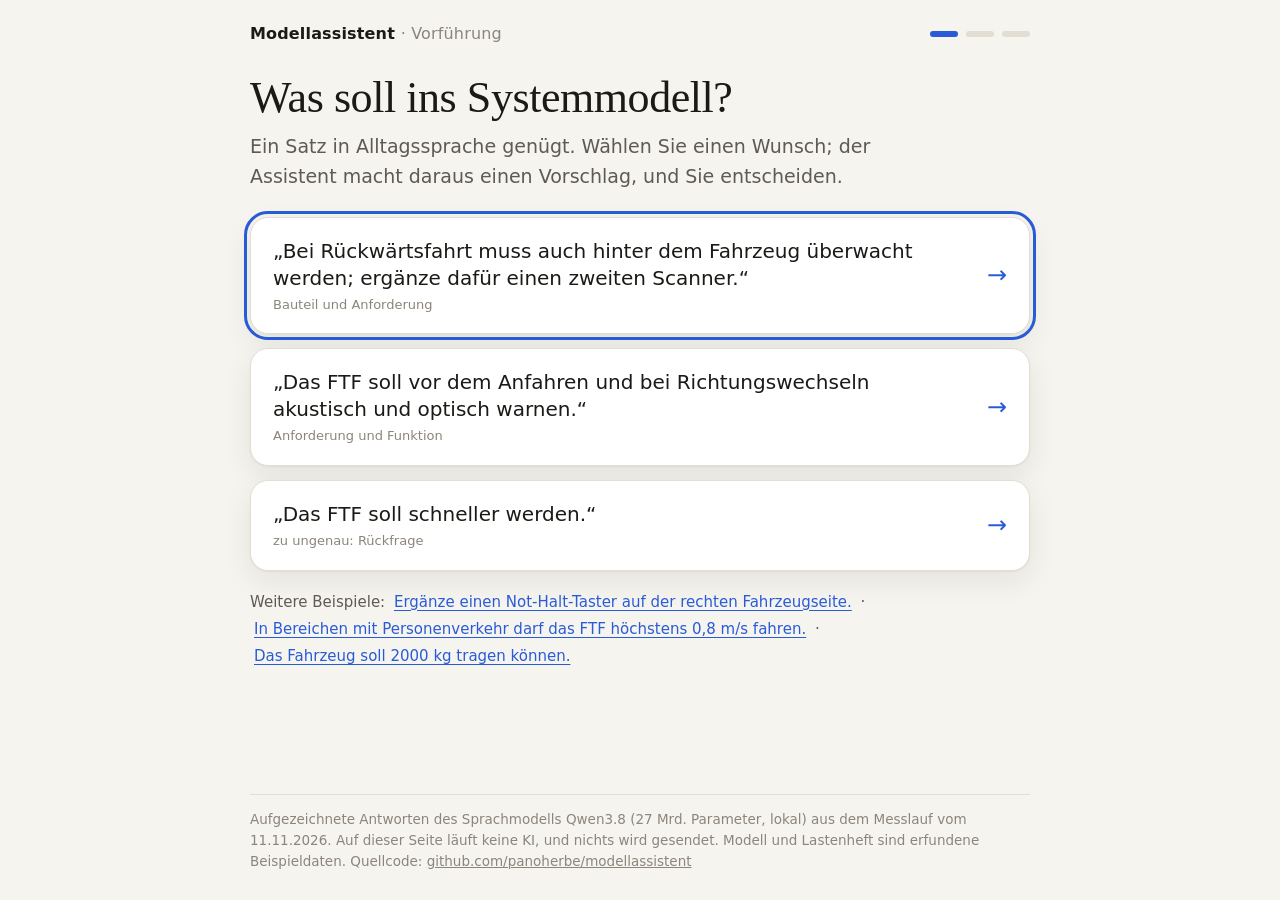
==== vorfuehrung/modellassistent-vorfuehrung.html @ d1d2ae87 "Neu gegliedert: Beispieldaten in beispiel/, Vorführung als eine Datei in vorfuehrung/ Modell und Las" ====
<!-- Erzeugt von vorfuehrung/baue.py aus nachweis/lauf8; nicht von Hand ändern. -->
<!doctype html>
<html lang="de">
<head>
<meta charset="utf-8">
<meta name="viewport" content="width=device-width, initial-scale=1">
<title>Modellassistent – Vorführung</title>
<meta name="description" content="Vorführung des Modellassistenten: Aus einem Satz wird ein geprüfter Eintrag im SysML-v2-Systemmodell. Der Mensch entscheidet. Aufgezeichnete Antworten aus einem Messlauf.">
<style>
/* Ruhig, groß, eine Handlung je Bildschirm. Keine Webschriften, keine externen Dateien. */
:root{
  --grund:#f6f4ef;--flaeche:#fff;--flaeche-2:#f1eee7;--text:#1c1a17;--leise:#5f5a52;--zart:#8b857b;--linie:#e3ded4;
  --akzent:#2a5bd7;--akzent-2:#1f47ad;--akzent-hell:#e8eefc;--gut:#17724a;--gut-hell:#e3f3ea;--frage:#8a5a00;--frage-hell:#fdf3dc;
  --R:#6a4fc0;--F:#b45a12;--L:#1f6db0;--P:#17724a;
  --schatten:0 1px 2px rgb(30 25 15/.05),0 10px 30px rgb(30 25 15/.08);
  --schrift:system-ui,-apple-system,"Segoe UI",Roboto,"Noto Sans",sans-serif;
  --serif:"Iowan Old Style","Palatino Linotype",Palatino,Georgia,serif;
  --mono:ui-monospace,"SF Mono",Menlo,Consolas,monospace;color-scheme:light dark}
@media (prefers-color-scheme:dark){:root{--grund:#17150f;--flaeche:#211e18;--flaeche-2:#2a2620;--text:#f2efe8;--leise:#bdb6aa;--zart:#8f897e;
  --linie:#3a352d;--akzent:#7ea2ff;--akzent-2:#a3bdff;--akzent-hell:#232c45;--gut:#5cc795;--gut-hell:#1d3328;--frage:#f0c060;--frage-hell:#3a2f17;
  --R:#a993ff;--F:#f0a060;--L:#6fb2ef;--P:#5cc795;--schatten:0 1px 2px rgb(0 0 0/.3),0 10px 30px rgb(0 0 0/.35)}.knopf:not(.leise){color:#11141a}}
*{box-sizing:border-box}
html,body{margin:0;background:var(--grund);color:var(--text);font:18px/1.55 var(--schrift);-webkit-font-smoothing:antialiased}
button{font:inherit;cursor:pointer;color:inherit}
:focus-visible{outline:3px solid var(--akzent);outline-offset:3px;border-radius:10px}
.rahmen{max-width:820px;margin:0 auto;padding:22px 20px 28px;min-height:100vh;display:flex;flex-direction:column}
.kopf{display:flex;justify-content:space-between;align-items:center;gap:12px;margin-bottom:26px}
.marke{font-weight:650;font-size:16px;letter-spacing:.01em}
.marke span{color:var(--zart);font-weight:400}
.punkte{display:flex;gap:8px;align-items:center;font-size:13px;color:var(--zart)}
.punkte i{width:28px;height:6px;border-radius:3px;background:var(--linie);transition:background .3s}
.punkte i.an{background:var(--akzent)}
.buehne{flex:1}
h1{font:400 clamp(30px,5vw,44px)/1.12 var(--serif);letter-spacing:-.01em;margin:0 0 10px}
.unter{color:var(--leise);font-size:19px;margin:0 0 26px;max-width:36em}
.wahl{display:grid;gap:14px}
.karte{background:var(--flaeche);border:1px solid var(--linie);border-radius:18px;box-shadow:var(--schatten)}
button.beispiel{display:flex;align-items:center;gap:18px;text-align:left;padding:20px 22px;border:1px solid var(--linie);
  background:var(--flaeche);border-radius:18px;box-shadow:var(--schatten);transition:transform .12s,border-color .12s}
button.beispiel:hover{border-color:var(--akzent);transform:translateY(-1px)}
.beispiel .satz{font-size:20px;line-height:1.35;flex:1}
.beispiel .art{font-size:13px;color:var(--zart);display:block;margin-top:4px}
.beispiel .pfeil{font-size:24px;color:var(--akzent)}
.mehr{margin-top:18px;font-size:15px;color:var(--leise)}
.mehr button{background:none;border:0;color:var(--akzent);text-decoration:underline;text-underline-offset:3px;padding:2px 4px}

.zitat{font:400 clamp(24px,3.6vw,32px)/1.25 var(--serif);margin:0 0 20px}
.arbeit{padding:26px}
.arbeit ul{list-style:none;margin:0;padding:0}
.arbeit li{display:flex;gap:12px;align-items:center;padding:9px 0;color:var(--zart);transition:color .3s}
.arbeit li b{display:inline-grid;place-items:center;width:26px;height:26px;border-radius:50%;border:2px solid var(--linie);font-size:14px;flex:none}
.arbeit li.da{color:var(--text)}.arbeit li.da b{background:var(--gut);border-color:var(--gut);color:#fff}
.arbeit li.jetzt b{border-color:var(--akzent);border-top-color:transparent;animation:dreh 0.8s linear infinite}
@keyframes dreh{to{transform:rotate(360deg)}}

.zaehler{font-size:14px;color:var(--zart);margin:0 0 8px;letter-spacing:.04em;text-transform:uppercase}
.vorschlag{padding:24px 24px 22px;border-top:6px solid var(--farbe)}
.vorschlag.R{--farbe:var(--R)}.vorschlag.F{--farbe:var(--F)}.vorschlag.L{--farbe:var(--L)}.vorschlag.P{--farbe:var(--P)}
.typ{display:inline-block;font-size:14px;font-weight:650;color:var(--farbe);margin-bottom:6px}
.aussage{font-size:24px;line-height:1.35;margin:0 0 14px;font-weight:550}
.bezug{font-size:16px;color:var(--leise);margin:0 0 16px}
.bezug b{color:var(--text);font-weight:600}
.beleg{background:var(--gut-hell);border-radius:14px;padding:14px 16px;margin:0 0 20px}
.beleg small{display:block;color:var(--gut);font-weight:650;font-size:13.5px;margin-bottom:3px}
.beleg q{font-size:17px}
.knoepfe{display:flex;gap:12px;flex-wrap:wrap}
.knopf{border:0;border-radius:14px;padding:15px 24px;font-weight:650;font-size:18px;background:var(--akzent);color:#fff}
.knopf:hover{background:var(--akzent-2)}
.knopf.gut{background:var(--gut)}.knopf.gut:hover{filter:brightness(.92)}
.knopf.leise{background:var(--flaeche-2);color:var(--text)}
.knopf.leise:hover{background:var(--linie)}
.klein{font-size:14.5px;color:var(--zart)}

.ok{display:flex;gap:14px;align-items:flex-start;padding:20px 22px;background:var(--gut-hell);border-radius:18px;margin-bottom:18px}
.ok .haken{flex:none;width:38px;height:38px;border-radius:50%;background:var(--gut);color:#fff;display:grid;place-items:center;font-size:22px;font-weight:700}
.ok h2{margin:2px 0 4px;font-size:22px}
.ok p{margin:0;color:var(--leise);font-size:16px}
.bild{padding:22px;margin-bottom:16px}
.bild h3{margin:0 0 14px;font-size:15px;color:var(--zart);font-weight:600;letter-spacing:.04em;text-transform:uppercase}
.kette{display:flex;align-items:center;gap:10px;flex-wrap:wrap;margin:10px 0}
.box{border:2px solid var(--farbe);border-radius:14px;padding:10px 14px;min-width:170px;background:var(--flaeche)}
.box.alt{border-style:dashed;opacity:.8}
.box small{display:block;color:var(--farbe);font-weight:650;font-size:12.5px}
.box span{font-family:var(--mono);font-size:15px}
.box.R{--farbe:var(--R)}.box.F{--farbe:var(--F)}.box.L{--farbe:var(--L)}.box.P{--farbe:var(--P)}
.verbinder{color:var(--zart);font-size:14px;display:flex;align-items:center;gap:6px;white-space:nowrap}
.verbinder::after{content:"→";font-size:22px;color:var(--leise)}
details{border-top:1px solid var(--linie);padding:12px 0}
details summary{cursor:pointer;font-weight:600;font-size:16px}
pre{background:#14171d;color:#dfe6ef;border-radius:12px;padding:14px 16px;overflow:auto;font:13.5px/1.55 var(--mono);margin:12px 0 4px}
.kw{color:#8cc8ff}.km{color:#7f8a99;font-style:italic}.kz{color:#ffd28a}
.log{list-style:none;margin:10px 0 0;padding:0;font-size:15px}
.log li{padding:8px 0;border-bottom:1px dashed var(--linie)}
.log code{display:block;font-size:11.5px;color:var(--zart);word-break:break-all;margin-top:2px}

.frage{padding:24px;background:var(--frage-hell);border:1px solid color-mix(in oklab,var(--frage) 30%,transparent);border-radius:18px;margin-bottom:18px}
.frage small{color:var(--frage);font-weight:650;font-size:14px}
.frage p{font:400 clamp(22px,3.2vw,28px)/1.3 var(--serif);margin:8px 0 0}
.fuss{margin-top:28px;font-size:13.5px;color:var(--zart);border-top:1px solid var(--linie);padding-top:14px}
.fuss a{color:inherit}
.ein{animation:ein .35s ease both}
@keyframes ein{from{opacity:0;transform:translateY(8px)}to{opacity:1;transform:none}}
@media (max-width:600px){html,body{font-size:17px}.rahmen{padding:16px 14px}.aussage{font-size:21px}.knopf{flex:1}
  .beispiel .satz{font-size:18px}.box{min-width:0;flex:1 1 100%}.verbinder{flex:1 1 100%}}
@media (prefers-reduced-motion:reduce){*{animation:none!important;transition:none!important}}
</style>
</head>
<body>
<div class="rahmen">
  <header class="kopf">
    <div class="marke">Modellassistent <span>· Vorführung</span></div>
    <div class="punkte" aria-label="Fortschritt"><i></i><i></i><i></i></div>
  </header>
  <main class="buehne" id="buehne" aria-live="polite"></main>
  <footer class="fuss" id="fuss"></footer>
</div>
<script>
"use strict";
const D = {"meta":{"zeit_utc":"2026-11-11T21:25:48+00:00","sprachmodell":"qwen3.8:27b","einbettungsmodell":"embeddinggemma-2","prompt_version":"vorschlag-v4+klaerung-v2+zuordnung-v2","kernel":"jupyter-sysml-kernel 0.63.1"},"kennzahlen":{"aufgaben":24,"vorschlagsaufgaben":17,"rueckfrageaufgaben":7,"status_richtig":23,"vorschlag_richtig":16,"rueckfrage_richtig":7,"ebene_richtig":16,"ziele_gefunden":7,"ziele_erwartet":11,"elemente":22,"elemente_ohne_fehler":22,"elemente_belegt":22,"rf_elemente":14,"rf_mit_beziehung":14,"abruf_treffer":22,"abruf_erwartet":22,"syntax_geprueft":16,"syntax_ok":16,"dauer_median_s":50.4,"dauer_max_s":66.76,"ausgabe_tokens_je_s":8.0},"vorne":["C01","B02","D01"],"weitere":["C04","A02","D05"],"etiketten":{"C01":"Bauteil und Anforderung","B02":"Anforderung und Funktion","D01":"zu ungenau: Rückfrage","C04":"Bausteintyp und Bauteil","A02":"eine Anforderung","D05":"Widerspruch: Rückfrage"},"aufgaben":[{"id":"A02","eingabe":"In Bereichen mit Personenverkehr darf das FTF höchstens 0,8 m/s fahren.","status":"vorschlag","rueckfragen":[],"dauer_s":49.7,"elemente":[{"id":"R-008","ebene":"R","name":"fahrgeschwindigkeitPersonenverkehr","text":"In Bereichen mit Personenverkehr darf das FTF höchstens 0,8 m/s fahren.","typ":null,"bezuege":[{"art":"satisfy","ziel":"P-002"}],"bezuege_von":null,"quellen":[{"quelle":"LH-2.2","zitat":"in Bereichen mit Personenverkehr gilt 0,8 m/s","belegt":true}],"pruefung":"ok","befunde":[]}],"abgerufen":["LH-2.2","LH-1.3","LH-2.4","LH-4.3","LH-2.3","LH-3.2"],"sysml":"// in Anforderungen\nrequirement <'R-008'> fahrgeschwindigkeitPersonenverkehr {\n    doc /* In Bereichen mit Personenverkehr darf das FTF höchstens 0,8 m/s fahren. */\n}\n\n// in Verknuepfungen\nsatisfy Anforderungen::fahrgeschwindigkeitPersonenverkehr by Physik::ftf.fahrwerk;","syntax":{"ok":true,"meldungen":[],"kernel":"jupyter-sysml-kernel 0.63.1"}},{"id":"B02","eingabe":"Das FTF soll vor dem Anfahren und bei Richtungswechseln akustisch und optisch warnen.","status":"vorschlag","rueckfragen":[],"dauer_s":60.76,"elemente":[{"id":"R-008","ebene":"R","name":"warnsignal","text":"Das FTF warnt vor dem Anfahren und bei Richtungswechseln akustisch und optisch.","typ":null,"bezuege":[{"art":"satisfy","ziel":"P-008"}],"bezuege_von":null,"quellen":[{"quelle":"LH-4.5","zitat":"Akustische und optische Warnsignale kündigen das Anfahren und Richtungswechsel an.","belegt":true}],"pruefung":"ok","befunde":[]},{"id":"F-008","ebene":"F","name":"warnsignalAusloesen","text":"Akustische und optische Warnsignale vor dem Anfahren und bei Richtungswechseln auslösen.","typ":null,"bezuege":[{"art":"allocate","ziel":"P-008"}],"bezuege_von":null,"quellen":[{"quelle":"LH-4.5","zitat":"Akustische und optische Warnsignale kündigen das Anfahren und Richtungswechsel an.","belegt":true}],"pruefung":"ok","befunde":[]}],"abgerufen":["LH-4.5","LH-4.1","LH-4.3","LH-5.2","LH-1.3","LH-5.1"],"sysml":"// in Anforderungen\nrequirement <'R-008'> warnsignal {\n    doc /* Das FTF warnt vor dem Anfahren und bei Richtungswechseln akustisch und optisch. */\n}\n\n// in Funktionen\naction <'F-008'> warnsignalAusloesen {\n    doc /* Akustische und optische Warnsignale vor dem Anfahren und bei Richtungswechseln auslösen. */\n}\n\n// in Verknuepfungen\nsatisfy Anforderungen::warnsignal by Physik::ftf.sicherheitssteuerung;\nallocate Funktionen::warnsignalAusloesen to Physik::ftf.sicherheitssteuerung;","syntax":{"ok":true,"meldungen":[],"kernel":"jupyter-sysml-kernel 0.63.1"}},{"id":"C01","eingabe":"Bei Rückwärtsfahrt muss auch hinter dem Fahrzeug überwacht werden; ergänze dafür einen zweiten Scanner.","status":"vorschlag","rueckfragen":[],"dauer_s":53.41,"elemente":[{"id":"P-009","ebene":"P","name":"scannerHinten","text":"Sicherheitslaserscanner zur Überwachung des Schutzfeldes hinter dem Fahrzeug.","typ":"Sicherheitslaserscanner","bezuege":[],"bezuege_von":null,"quellen":[{"quelle":"LH-4.2","zitat":"Bei Rückwärtsfahrt muss das Schutzfeld hinter dem Fahrzeug ebenso überwacht werden.","belegt":true}],"pruefung":"ok","befunde":[]},{"id":"R-008","ebene":"R","name":"schutzfeldHinten","text":"Bei Rückwärtsfahrt wird das Schutzfeld hinter dem Fahrzeug überwacht.","typ":null,"bezuege":[{"art":"satisfy","ziel":"P-009"}],"bezuege_von":null,"quellen":[{"quelle":"LH-4.2","zitat":"Bei Rückwärtsfahrt muss das Schutzfeld hinter dem Fahrzeug ebenso überwacht werden.","belegt":true}],"pruefung":"ok","befunde":[]}],"abgerufen":["LH-4.2","LH-4.1","LH-5.2","LH-4.5","LH-3.3","LH-2.3"],"sysml":"// in Anforderungen\nrequirement <'R-008'> schutzfeldHinten {\n    doc /* Bei Rückwärtsfahrt wird das Schutzfeld hinter dem Fahrzeug überwacht. */\n}\n\n// in Physik::ftf\npart <'P-009'> scannerHinten : Logik::Sicherheitslaserscanner;\n\n// in Verknuepfungen\nsatisfy Anforderungen::schutzfeldHinten by Physik::ftf.scannerHinten;","syntax":{"ok":true,"meldungen":[],"kernel":"jupyter-sysml-kernel 0.63.1"}},{"id":"C04","eingabe":"Ergänze einen Not-Halt-Taster auf der rechten Fahrzeugseite.","status":"vorschlag","rueckfragen":[],"dauer_s":66.76,"elemente":[{"id":"L-009","ebene":"L","name":"NotHaltTaster","text":"Mechanischer Taster zur manuellen Auslösung des Not-Halts.","typ":null,"bezuege":[],"bezuege_von":null,"quellen":[{"quelle":"LH-4.4","zitat":"Not-Halt-Taster befinden sich an beiden Längsseiten des Fahrzeugs.","belegt":true}],"pruefung":"ok","befunde":[]},{"id":"P-009","ebene":"P","name":"notHaltTasterRechts","text":"Not-Halt-Taster auf der rechten Fahrzeugseite.","typ":"NotHaltTaster","bezuege":[],"bezuege_von":null,"quellen":[{"quelle":"LH-4.4","zitat":"Not-Halt-Taster befinden sich an beiden Längsseiten des Fahrzeugs.","belegt":true}],"pruefung":"ok","befunde":[]}],"abgerufen":["LH-4.4","LH-4.3","LH-4.5","LH-5.2","LH-4.1","LH-2.4"],"sysml":"// in Logik\npart def <'L-009'> NotHaltTaster {\n    doc /* Mechanischer Taster zur manuellen Auslösung des Not-Halts. */\n}\n\n// in Physik::ftf\npart <'P-009'> notHaltTasterRechts : Logik::NotHaltTaster;","syntax":{"ok":true,"meldungen":[],"kernel":"jupyter-sysml-kernel 0.63.1"}},{"id":"D01","eingabe":"Das FTF soll schneller werden.","status":"rueckfrage","rueckfragen":["Welche neue Höchstgeschwindigkeit soll das FTF im Automatikbetrieb erreichen?"],"dauer_s":20.05,"elemente":[],"abgerufen":["LH-2.2","LH-1.3","LH-1.2","LH-4.3","LH-5.3","LH-5.1"],"sysml":"","syntax":null},{"id":"D05","eingabe":"Das Fahrzeug soll 2000 kg tragen können.","status":"rueckfrage","rueckfragen":["Soll die Nutzlast tatsächlich auf 2000 kg erhöht werden, was einen Widerspruch zur Lastenheft-Anforderung (max. 500 kg) darstellt?"],"dauer_s":23.47,"elemente":[],"abgerufen":["LH-2.1","LH-1.1","LH-2.3","LH-2.4","LH-6.2","LH-1.3"],"sysml":"","syntax":null}],"modell":"// Synthetisches Systemmodell eines autonomen Flurförderfahrzeugs (FTF) in SysML v2, Textnotation.\n// Alle Werte sind erfunden; das Modell dient nur dem Prototyp des Modellassistenten.\n// RFLP-Konvention dieses Prototyps: R = Anforderungen (requirement), F = Funktionen (action),\n// L = logische Bausteine (part def), P = physische Ausprägung (part im Fahrzeug ftf).\n// Kennungen stehen als Kurzname in <'...'>. Zeilen mit „// einfuegen:“ markieren, wo freigegebene Vorschläge landen.\npackage FTF {\n\n    package Anforderungen {\n        requirement <'R-001'> nutzlast {\n            doc /* Das FTF transportiert Ladungsträger mit einer Masse von bis zu 500 kg. */\n        }\n        requirement <'R-002'> fahrgeschwindigkeit {\n            doc /* Die Fahrgeschwindigkeit beträgt im Automatikbetrieb höchstens 1,5 m/s. */\n        }\n        requirement <'R-003'> personenschutz {\n            doc /* Personen und Hindernisse im Fahrweg werden erkannt; das FTF hält vor ihnen sicher an. */\n        }\n        requirement <'R-004'> einsatzdauer {\n            doc /* Das FTF arbeitet mit einer Akkuladung mindestens 8 Stunden im Schichtbetrieb. */\n        }\n        requirement <'R-005'> positioniergenauigkeit {\n            doc /* An Übergabestationen positioniert sich das FTF auf ±10 mm genau. */\n        }\n        requirement <'R-006'> notHalt {\n            doc /* Ein Not-Halt an beiden Fahrzeugseiten bringt das FTF sofort zum Stillstand. */\n        }\n        requirement <'R-007'> leitsystemanbindung {\n            doc /* Das FTF empfängt Fahraufträge vom Leitsystem und meldet seinen Zustand zurück. */\n        }\n        // einfuegen: R\n    }\n\n    package Funktionen {\n        action <'F-001'> navigieren {\n            doc /* Position bestimmen und eine Route zum Ziel planen. */\n        }\n        action <'F-002'> fahren {\n            doc /* Das Fahrzeug entlang der geplanten Route bewegen. */\n        }\n        action <'F-003'> hindernisseErkennen {\n            doc /* Den Fahrweg überwachen und Hindernisse sowie Personen erkennen. */\n        }\n        action <'F-004'> lastHandhaben {\n            doc /* Ladungsträger aufnehmen und abgeben. */\n        }\n        action <'F-005'> energieBereitstellen {\n            doc /* Elektrische Energie speichern und an die Verbraucher verteilen. */\n        }\n        action <'F-006'> kommunizieren {\n            doc /* Fahraufträge empfangen und Zustandsmeldungen an das Leitsystem senden. */\n        }\n        action <'F-007'> notHaltAusloesen {\n            doc /* Bei Betätigung des Not-Halts alle Antriebe sicher abschalten. */\n        }\n        // einfuegen: F\n    }\n\n    package Logik {\n        part def <'L-001'> Fahrwerk {\n            doc /* Antriebsräder mit Motoren und Bremsen. */\n        }\n        part def <'L-002'> Navigationsrechner {\n            doc /* Rechner für Lokalisierung, Routenplanung und Fahrzeugführung. */\n        }\n        part def <'L-003'> Sicherheitslaserscanner {\n            doc /* Sensor, der Schutzfelder im Fahrweg überwacht. */\n        }\n        part def <'L-004'> Lastaufnahme {\n            doc /* Hubeinrichtung für Ladungsträger. */\n        }\n        part def <'L-005'> Energiespeicher {\n            doc /* Akku mit Batteriemanagement. */\n        }\n        part def <'L-006'> Funkmodul {\n            doc /* Drahtlose Verbindung zum Leitsystem. */\n        }\n        part def <'L-007'> Sicherheitssteuerung {\n            doc /* Steuerung für Not-Halt und Schutzfeldauswertung. */\n        }\n        part def <'L-008'> Fahrzeug {\n            doc /* Das Flurförderfahrzeug als Ganzes. */\n        }\n        // einfuegen: L\n    }\n\n    package Physik {\n        part <'P-001'> ftf : Logik::Fahrzeug {\n            part <'P-002'> fahrwerk : Logik::Fahrwerk;\n            part <'P-003'> rechner : Logik::Navigationsrechner;\n            part <'P-004'> scannerVorn : Logik::Sicherheitslaserscanner;\n            part <'P-005'> hubwerk : Logik::Lastaufnahme;\n            part <'P-006'> akku : Logik::Energiespeicher;\n            part <'P-007'> funk : Logik::Funkmodul;\n            part <'P-008'> sicherheitssteuerung : Logik::Sicherheitssteuerung;\n            // einfuegen: P\n        }\n    }\n\n    package Verknuepfungen {\n        satisfy Anforderungen::nutzlast by Physik::ftf.hubwerk;\n        satisfy Anforderungen::fahrgeschwindigkeit by Physik::ftf.fahrwerk;\n        satisfy Anforderungen::personenschutz by Physik::ftf.scannerVorn;\n        satisfy Anforderungen::einsatzdauer by Physik::ftf.akku;\n        satisfy Anforderungen::positioniergenauigkeit by Physik::ftf.rechner;\n        satisfy Anforderungen::notHalt by Physik::ftf.sicherheitssteuerung;\n        satisfy Anforderungen::leitsystemanbindung by Physik::ftf.funk;\n        allocate Funktionen::navigieren to Physik::ftf.rechner;\n        allocate Funktionen::fahren to Physik::ftf.fahrwerk;\n        allocate Funktionen::hindernisseErkennen to Physik::ftf.scannerVorn;\n        allocate Funktionen::lastHandhaben to Physik::ftf.hubwerk;\n        allocate Funktionen::energieBereitstellen to Physik::ftf.akku;\n        allocate Funktionen::kommunizieren to Physik::ftf.funk;\n        allocate Funktionen::notHaltAusloesen to Physik::ftf.sicherheitssteuerung;\n        // einfuegen: V\n    }\n}\n"};
const $ = s => document.querySelector(s);
const esc = s => String(s ?? "").replace(/[&<>"]/g, c => ({"&":"&amp;","<":"&lt;",">":"&gt;",'"':"&quot;"}[c]));
const zahl = x => Number(x).toLocaleString("de-DE", {maximumFractionDigits: 1});
const TYP = {R: "Neue Anforderung", F: "Neue Funktion", L: "Neuer Bausteintyp", P: "Neues Bauteil im Fahrzeug"};
const KURZ = {R: "Anforderung", F: "Funktion", L: "Bausteintyp", P: "Bauteil"};
const NAMEN = {};
for (const m of D.modell.matchAll(/<'([RFLP]-\d+)'>\s+(\w+)/g)) NAMEN[m[1]] = m[2];
const datum = new Date(D.meta.zeit_utc).toLocaleDateString("de-DE", {day: "2-digit", month: "2-digit", year: "numeric", timeZone: "Europe/Berlin"});
$("#fuss").innerHTML = `Aufgezeichnete Antworten des Sprachmodells Qwen3.8 (27 Mrd. Parameter, lokal) aus dem Messlauf vom ${datum}.
  Auf dieser Seite läuft keine KI, und nichts wird gesendet. Modell und Lastenheft sind erfundene Beispieldaten.
  Quellcode: <a href="https://github.com/panoherbe/modellassistent">github.com/panoherbe/modellassistent</a>`;

let a = null, i = 0, ent = {}, log = [];
const schritt = n => document.querySelectorAll(".punkte i").forEach((p, k) => p.classList.toggle("an", k < n));
const zeige = html => { const b = $("#buehne"); b.innerHTML = `<div class="ein">${html}</div>`; window.scrollTo({top: 0}); const f = b.querySelector("button"); if (f && !matchMedia("(pointer:coarse)").matches) f.focus({preventScroll: true}); };
const merke = (was, text) => log.push({was, text, zeit: new Date()});

function start() {
  schritt(1); a = null;
  const karte = id => { const x = D.aufgaben.find(t => t.id === id);
    return `<button class="beispiel" data-id="${id}"><span class="satz">„${esc(x.eingabe)}“<span class="art">${esc(D.etiketten[id] || "")}</span></span><span class="pfeil" aria-hidden="true">→</span></button>`; };
  zeige(`<h1>Was soll ins Systemmodell?</h1>
    <p class="unter">Ein Satz in Alltagssprache genügt. Wählen Sie einen Wunsch; der Assistent macht daraus einen Vorschlag, und Sie entscheiden.</p>
    <div class="wahl">${D.vorne.map(karte).join("")}</div>
    <p class="mehr">Weitere Beispiele: ${D.weitere.map(id => `<button data-id="${id}">${esc(D.aufgaben.find(t => t.id === id).eingabe)}</button>`).join(" · ")}</p>`);
  document.querySelectorAll("[data-id]").forEach(b => b.onclick = () => los(b.dataset.id));
}

async function los(id) {
  a = D.aufgaben.find(t => t.id === id); i = 0; ent = {}; log = [];
  schritt(1); merke("Wunsch", "„" + a.eingabe + "“");
  const zeilen = ["Lastenheft durchsuchen", "Prüfen, ob der Wunsch eindeutig ist", "Vorschlag erstellen und mit 13 Regeln prüfen"];
  zeige(`<p class="zaehler">Der Assistent arbeitet</p><p class="zitat">„${esc(a.eingabe)}“</p>
    <div class="karte arbeit"><ul>${zeilen.map((z, k) => `<li><b>${k + 1}</b>${z}</li>`).join("")}</ul></div>
    <p class="klein" style="margin-top:14px">Im Messlauf dauerte das ${zahl(a.dauer_s)} Sekunden; hier abgekürzt.</p>`);
  const lis = document.querySelectorAll(".arbeit li");
  for (let k = 0; k < lis.length; k++) { lis[k].classList.add("jetzt"); await warte(650); lis[k].classList.remove("jetzt"); lis[k].classList.add("da"); lis[k].querySelector("b").textContent = "✓"; }
  await warte(250);
  merke("Suche im Lastenheft", `${a.abgerufen.length} passende Absätze gefunden`);
  if (a.status === "rueckfrage") return rueckfrage();
  merke("Vorschlag", `${a.elemente.length} ${a.elemente.length === 1 ? "Ergänzung" : "Ergänzungen"}, alle Prüfregeln bestanden`);
  pruefen();
}
const warte = ms => new Promise(r => setTimeout(r, ms));

function rueckfrage() {
  schritt(2); merke("Rückfrage", a.rueckfragen.join(" "));
  zeige(`<p class="zaehler">Rückfrage statt Raten</p><p class="zitat">„${esc(a.eingabe)}“</p>
    <div class="frage"><small>Der Assistent fragt nach</small>${a.rueckfragen.map(f => `<p>${esc(f)}</p>`).join("")}</div>
    <p class="unter">Fehlt eine Angabe oder widerspricht der Wunsch dem Lastenheft, schlägt der Assistent nichts vor. Das Modell bleibt
    unverändert. Im Messlauf hat er bei ${D.kennzahlen.rueckfrage_richtig} von ${D.kennzahlen.rueckfrageaufgaben} solchen Wünschen nachgefragt.</p>
    <div class="knoepfe"><button class="knopf" id="weiter">Anderen Wunsch wählen</button></div>`);
  $("#weiter").onclick = start;
}

function name(id) { const n = a.elemente.find(e => e.id === id); return n ? n.name : (NAMEN[id] || id); }

function pruefen() {
  schritt(2);
  const e = a.elemente[i], n = a.elemente.length;
  const bez = (e.bezuege || []).map(b => `${b.art === "satisfy" ? "Erfüllt durch" : "Ausgeführt von"} <b>${esc(name(b.ziel))}</b> (${KURZ[b.ziel[0]]}${a.elemente.some(x => x.id === b.ziel) ? ", neu" : ""})`);
  if (e.ebene === "P" && e.typ) bez.unshift(`Typ <b>${esc(e.typ)}</b>`);
  for (const b of e.bezuege_von || []) bez.push(`${b.art === "satisfy" ? "Erfüllt" : "Führt aus"} <b>${esc(name(b.quelle))}</b>`);
  const q = e.quellen[0];
  zeige(`<p class="zaehler">Vorschlag ${i + 1} von ${n} · Bitte entscheiden</p>
    <div class="karte vorschlag ${e.ebene}">
      <span class="typ">${TYP[e.ebene]}</span>
      <p class="aussage">${esc(e.text || ("Bauteil vom Typ " + e.typ))}</p>
      <p class="bezug">Name im Modell <b>${esc(e.name)}</b>${bez.length ? " · " + bez.join(" · ") : ""}</p>
      ${q ? `<div class="beleg"><small>✓ Beleg, wörtlich im Lastenheft gefunden (Abschnitt ${esc(q.quelle.slice(3))})</small><q>${esc(q.zitat)}</q></div>` : ""}
      <div class="knoepfe"><button class="knopf gut" data-e="angenommen">✓ Übernehmen</button><button class="knopf leise" data-e="abgelehnt">Verwerfen</button></div>
    </div>
    <p class="klein" style="margin-top:14px">Ins Modell kommt nur, was Sie übernehmen.</p>`);
  document.querySelectorAll("[data-e]").forEach(b => b.onclick = () => {
    ent[e.id] = b.dataset.e; merke("Entscheidung", `${KURZ[e.ebene]} ${e.name}: ${b.dataset.e === "angenommen" ? "übernommen" : "verworfen"}`);
    if (++i < n) pruefen(); else ergebnis();
  });
}

function sysmlFuer(ja) {
  const weg = a.elemente.filter(e => !ja.includes(e.id));
  if (!weg.length) return a.sysml;
  return a.sysml.split(/\n\n/).map(block => {
    if (weg.some(e => block.includes(`<'${e.id}'>`))) return null;
    const z = block.split("\n").filter(l => !weg.some(e => new RegExp(`\\b${e.name}\\b`).test(l)));
    return z.filter(l => !l.startsWith("//")).length ? z.join("\n") : null;
  }).filter(Boolean).join("\n\n");
}
const farbe = t => esc(t).split("\n").map(z => /^\s*\/\//.test(z) ? `<span class="km">${z}</span>` :
  z.replace(/(&lt;'[RFLP]-\d+'&gt;)/g, '<span class="kz">$1</span>').replace(/\b(requirement|action|part|def|satisfy|by|allocate|to|doc)\b/g, '<span class="kw">$1</span>')
   .replace(/(\/\*.*?\*\/)/g, '<span class="km">$1</span>')).join("\n");

async function kette() {
  let vor = "0".repeat(64);
  for (const e of log) {
    if (!(window.crypto && crypto.subtle)) return;
    const h = await crypto.subtle.digest("SHA-256", new TextEncoder().encode(vor + e.was + e.text + e.zeit.toISOString()));
    e.hash = vor = [...new Uint8Array(h)].map(b => b.toString(16).padStart(2, "0")).join("");
  }
}

function bild(ja) {
  const neu = a.elemente.filter(e => ja.includes(e.id)).sort((x, y) => "RFLP".indexOf(x.ebene) - "RFLP".indexOf(y.ebene));
  const kasten = (id, alt) => `<div class="box ${id[0]}${alt ? " alt" : ""}"><small>${KURZ[id[0]]}${alt ? " (schon im Modell)" : " · neu"}</small><span>${esc(name(id))}</span></div>`;
  const reihen = [];
  for (const e of neu) {
    for (const b of e.bezuege || []) if (!a.elemente.some(x => x.id === b.ziel) || ja.includes(b.ziel))
      reihen.push(`<div class="kette">${kasten(e.id)}<span class="verbinder">${b.art === "satisfy" ? "erfüllt durch" : "ausgeführt von"}</span>${kasten(b.ziel, !a.elemente.some(x => x.id === b.ziel))}</div>`);
    for (const b of e.bezuege_von || []) reihen.push(`<div class="kette">${kasten(b.quelle, true)}<span class="verbinder">${b.art === "satisfy" ? "erfüllt durch" : "ausgeführt von"}</span>${kasten(e.id)}</div>`);
    if (e.ebene === "P" && e.typ) { const l = a.elemente.find(x => x.ebene === "L" && x.name === e.typ);
      if (!l || ja.includes(l.id)) reihen.push(`<div class="kette">${kasten(e.id)}<span class="verbinder">ist vom Typ</span><div class="box L${l ? "" : " alt"}"><small>Bausteintyp${l ? " · neu" : " (schon im Modell)"}</small><span>${esc(e.typ)}</span></div></div>`); }
  }
  const allein = neu.filter(e => !reihen.some(r => r.includes(`>${esc(e.name)}<`)));
  return reihen.join("") + allein.map(e => `<div class="kette">${kasten(e.id)}</div>`).join("");
}

async function ergebnis() {
  schritt(3);
  const ja = a.elemente.filter(e => ent[e.id] === "angenommen").map(e => e.id);
  if (!ja.length) {
    merke("Ergebnis", "nichts übernommen, Modell unverändert"); await kette();
    zeige(`<h1>Nichts übernommen.</h1><p class="unter">Das Modell bleibt, wie es war. Auch das steht im Protokoll.</p>
      <div class="knoepfe"><button class="knopf" id="weiter">Noch ein Beispiel</button></div>`);
    $("#weiter").onclick = start; return;
  }
  const alle = ja.length === a.elemente.length;
  merke("Ins Modell übernommen", ja.map(name).join(", ")); await kette();
  zeige(`<div class="ok"><div class="haken">✓</div><div><h2>Im Modell. ${ja.length === 1 ? "Eine Ergänzung" : ja.length + " Ergänzungen"}, belegt und geprüft.</h2>
    <p>${alle ? `Nach dem Einfügen hat die SysML-v2-Pilotimplementierung der OMG das ganze Modell geprüft: <b>gültig</b> (Messlauf vom ${datum}).`
      : `Der Text enthält nur, was Sie übernommen haben. Die OMG-Prüfung im Messlauf galt der vollständigen Übernahme; der Prototyp prüft jede Teilübernahme neu.`}</p></div></div>
    <div class="karte bild"><h3>So hängt es im Modell zusammen</h3>${bild(ja)}</div>
    <div class="karte" style="padding:6px 22px 10px;margin-bottom:20px">
      <details><summary>SysML-v2-Text ansehen</summary><pre>${farbe(sysmlFuer(ja))}</pre>
        <p class="klein">Aus Vorlagen erzeugt; das Sprachmodell schreibt nie frei ins Modell.</p></details>
      <details><summary>Protokoll ansehen (${log.length} Einträge)</summary><ul class="log">${log.map(e => `<li><b>${esc(e.was)}</b> · ${esc(e.text)}${e.hash ? `<code>${e.hash}</code>` : ""}</li>`).join("")}</ul>
        <p class="klein">Jeder Eintrag enthält den Prüfwert des vorigen: Wer später etwas ändert, fällt auf.</p></details>
    </div>
    <div class="knoepfe"><button class="knopf" id="weiter">Noch ein Beispiel</button></div>`);
  $("#weiter").onclick = start;
}

// Direktlink für Bilder und Video: ?beispiel=C01 startet sofort
const q = new URLSearchParams(location.search).get("beispiel");
if (q && D.aufgaben.some(t => t.id === q)) los(q); else start();
</script>
</body>
</html>
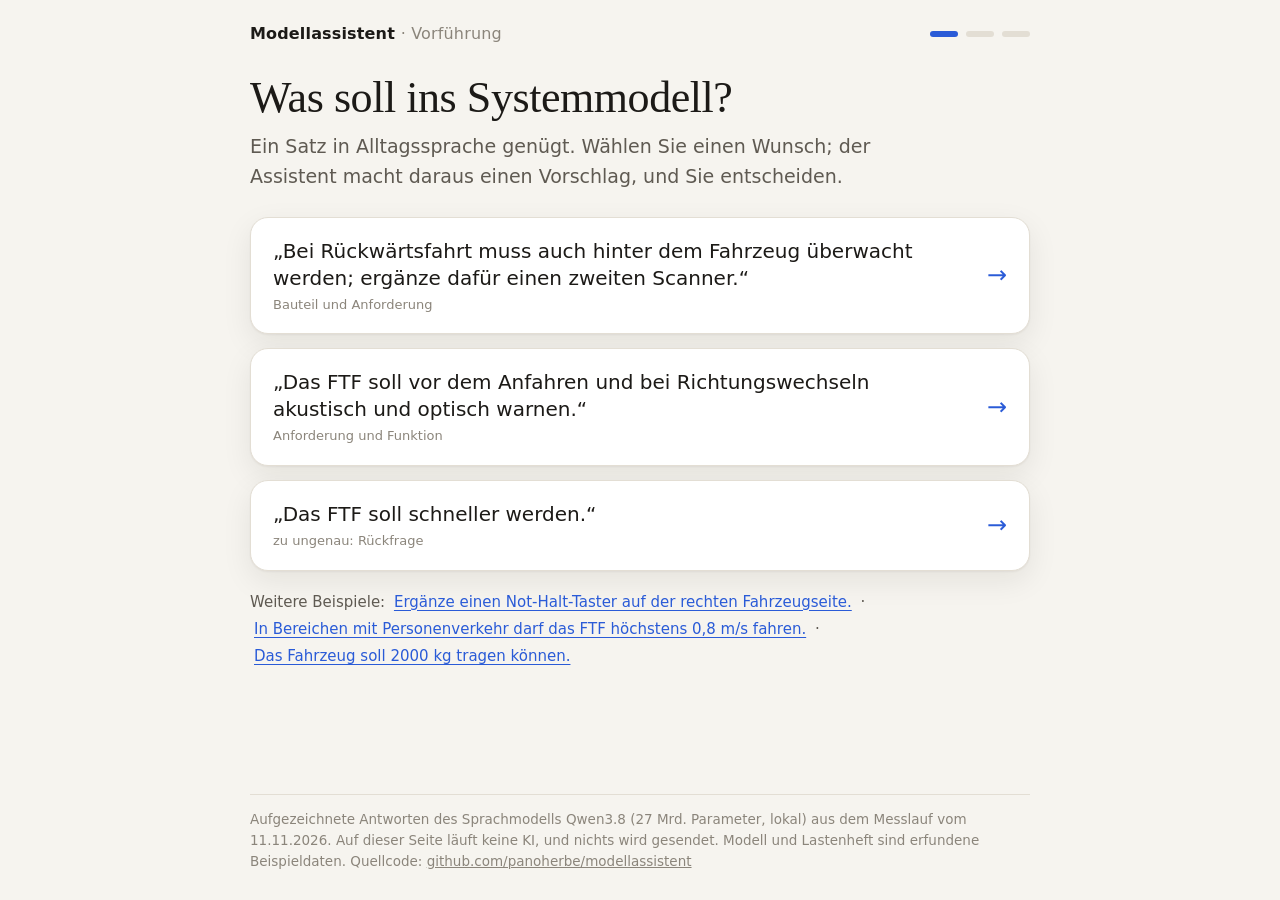
==== commit 6d16d0e4: "README neu: Rundgang zuerst, Vorführung auf panoherbe.com, „Welche KI läuft da?“, Aufbau des Reposit" ====
--- a/vorfuehrung/modellassistent-vorfuehrung.html
+++ b/vorfuehrung/modellassistent-vorfuehrung.html
@@ -131,7 +131,7 @@
 
 let a = null, i = 0, ent = {}, log = [];
 const schritt = n => document.querySelectorAll(".punkte i").forEach((p, k) => p.classList.toggle("an", k < n));
-const zeige = html => { const b = $("#buehne"); b.innerHTML = `<div class="ein">${html}</div>`; window.scrollTo({top: 0}); const f = b.querySelector("button"); if (f && !matchMedia("(pointer:coarse)").matches) f.focus({preventScroll: true}); };
+const zeige = html => { const b = $("#buehne"); b.innerHTML = `<div class="ein">${html}</div>`; window.scrollTo({top: 0}); };
 const merke = (was, text) => log.push({was, text, zeit: new Date()});
 
 function start() {
